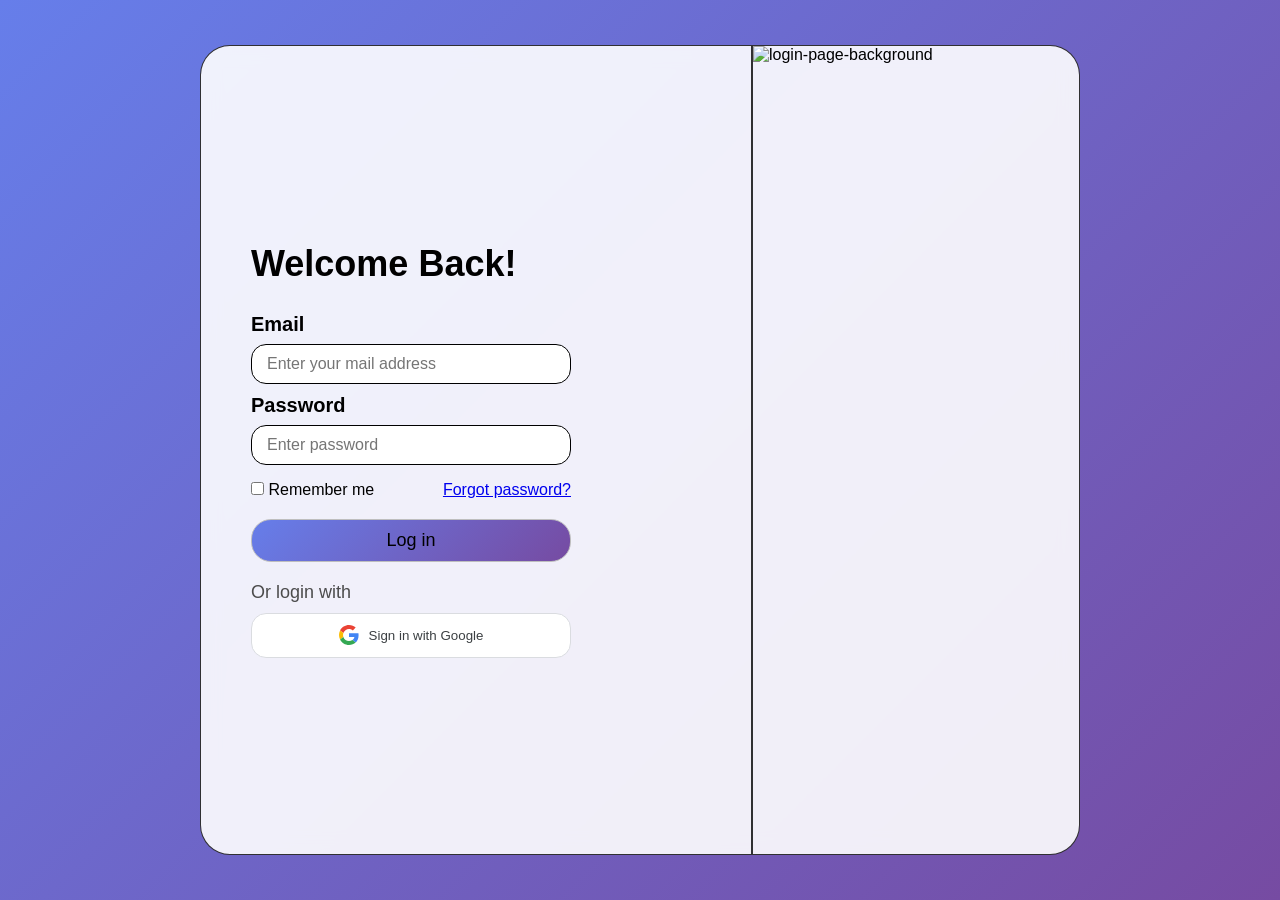
==== frontend/index.html @ a93ac226 "Forgot password korjailua" ====
<!DOCTYPE html>
<html lang="en">
<head>
    <meta charset="UTF-8">
    <meta name="viewport" content="width=device-width, initial-scale=1.0">
    <link rel="stylesheet" href="style.css">
    <title>Login</title>
</head>
<body>
    <div class="main">
        <form class="text-content">
            <p class="title">Welcome Back!</p>
            <div class="input-box">
                    <label for="email" class="label-text">Email</label>
                    <input class="box" type="email" name="email" id="email" placeholder="Enter your mail address" required>
            </div>
            <div class="input-box">
                <label for="password" class="label-text">Password</label>
                <input class="box" type="password" name="password" id="password" placeholder="Enter password" required>
            </div>
            <div class="option-box">
                <label>
                    <input type="checkbox" name="" id="">
                    Remember me
                </label>
                <a href="#" id = "forgot" class="forgot">Forgot password?</a>
            </div>
            <div class="button-container">
                <button class="login-button">Log in</button>
            </div>

            <div class="optional-login">
                <p class="optional-text">Or login with</p>
                <button type="button" class="gsi-material-button">
                    <div class="gsi-material-button-state"></div>
                    <div class="gsi-material-button-content-wrapper">
                        <div class="gsi-material-button-icon">
                        <svg version="1.1" xmlns="http://www.w3.org/2000/svg" viewBox="0 0 48 48" xmlns:xlink="http://www.w3.org/1999/xlink" style="display: block;">
                            <path fill="#EA4335" d="M24 9.5c3.54 0 6.71 1.22 9.21 3.6l6.85-6.85C35.9 2.38 30.47 0 24 0 14.62 0 6.51 5.38 2.56 13.22l7.98 6.19C12.43 13.72 17.74 9.5 24 9.5z"></path>
                            <path fill="#4285F4" d="M46.98 24.55c0-1.57-.15-3.09-.38-4.55H24v9.02h12.94c-.58 2.96-2.26 5.48-4.78 7.18l7.73 6c4.51-4.18 7.09-10.36 7.09-17.65z"></path>
                            <path fill="#FBBC05" d="M10.53 28.59c-.48-1.45-.76-2.99-.76-4.59s.27-3.14.76-4.59l-7.98-6.19C.92 16.46 0 20.12 0 24c0 3.88.92 7.54 2.56 10.78l7.97-6.19z"></path>
                            <path fill="#34A853" d="M24 48c6.48 0 11.93-2.13 15.89-5.81l-7.73-6c-2.15 1.45-4.92 2.3-8.16 2.3-6.26 0-11.57-4.22-13.47-9.91l-7.98 6.19C6.51 42.62 14.62 48 24 48z"></path>
                            <path fill="none" d="M0 0h48v48H0z"></path>
                        </svg>
                        </div>
                        <span class="gsi-material-button-contents">Sign in with Google</span>
                        <span style="display: none;">Sign in with Google</span>
                    </div>
                </button>
            </div>
        </form>
        <div class="image-content">
            <img class="login-background" src="img/mountain-background.jpg" alt="login-page-background">
        </div>
    </div>

    <script src="script.js"></script>
</body>
</html>
---- frontend/style.css ----
* {
    box-sizing: border-box;
    font-family: Arial;
    padding: 0px;
    margin: 0px;
}
body {
    padding: 5vh 200px;
    background: linear-gradient(135deg, #667eea 0%, #764ba2 100%);;
}

.main {
    display: flex;
    flex-direction: row;
    align-items: stretch;
    overflow: hidden;
    background-color: rgba(255, 255, 255, 0.9);
    -webkit-backdrop-filter: blur(10px);
    backdrop-filter: blur(10px);
    border: solid 1px rgba(0, 0, 0, 0.8);
    border-radius: 30px;  
    height: 90vh;
    max-width: 1200px;
}

.text-content {
    padding: 50px;
    display: flex;
    max-width: 550px;
    width: 550px;
    flex-direction: column;
    justify-content: center;
}


.image-content{
  display: flex;
  flex: 1;
}
.login-background {
    width: 100%;
    height: 100%; 
    object-fit: cover;
    border-left: solid 2px rgba(0, 0, 0, 0.8);
}

.title {
  font-size: 36px;
  margin-bottom: 28px;
  font-weight: bold;
  width: fit-content;
}

.label-text {
  display: block;
  margin-bottom: 8px;
  font-size: 20px;
  font-weight: bold;
}

.box {
  border: solid 1px black;
  margin-bottom: 10px;
  padding: 10px 15px;
  width: 320px;
  border-radius: 15px;
  font-size: 16px;
}

.option-box {
  font-size: 16px;
  display: flex;
  justify-content: space-between;
  width: 320px;
  margin-top: 6px;

}

.optional-text {
  display: flex;
  margin-top: 20px;
  margin-bottom: 10px;
  font-size: 18px;
  color: rgb(76, 76, 76)
}

.login-button {
  margin-top: 20px;
  padding: 10px 20px;
  background: linear-gradient(135deg, #667eea 0%, #764ba2 100%);;
  color: black;
  border: solid 1px rgb(190, 190, 190);
  border-radius: 20px;
  width: 320px;
  font-size: 18px;
}

.login-button:hover {
  background-color: rgba(0, 0, 0, 0.8);
}
.button-container {
  width: 320px;
  display: flex;
  justify-content: center;
}

/* 2. Google-painike (Puhdistettu versio) */
.gsi-material-button {
    display: flex !important;
    align-items: center;
    justify-content: center;
    background-color: white !important;
    border: 1px solid #dadce0 !important;
    border-radius: 15px !important; /* Yhtenäinen tyyli */
    color: #3c4043 !important;
    height: 45px;
    width: 320px !important; /* Sama leveys kuin muilla */
    padding: 0 12px;
    cursor: pointer;
    position: relative;
    overflow: hidden;
    transition: all 0.2s;
}


.gsi-material-button-content-wrapper {
    display: flex;
    align-items: center;
    justify-content: center;
    width: 100%;
    height: 100%;
}

.gsi-material-button-icon {
    width: 20px;
    height: 20px;
    margin-right: 10px;
}
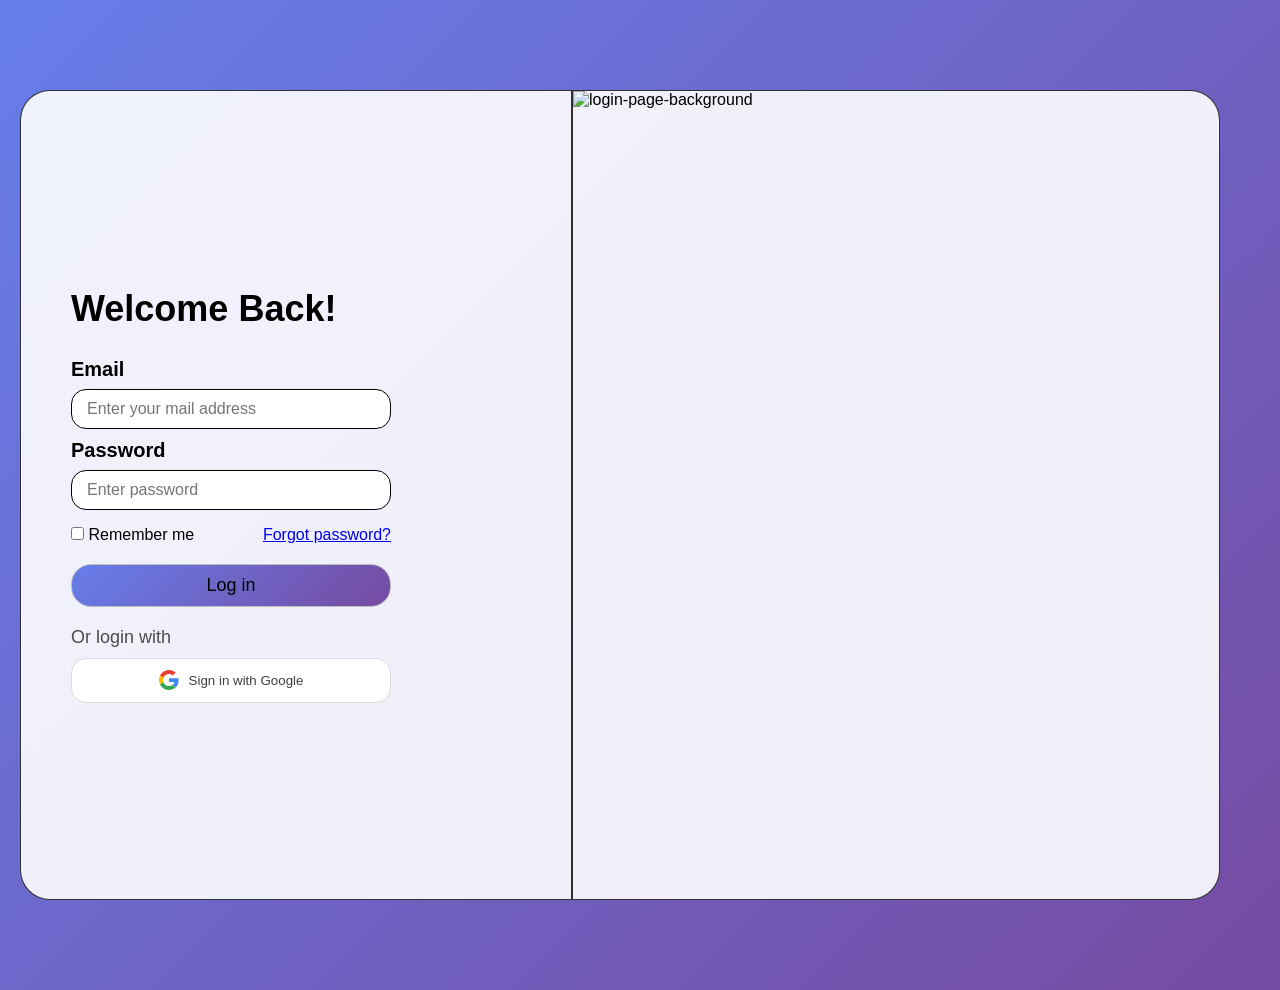
==== commit 8cf85cad: "31.3 muutokset, css tiedostojen erittely ja html forgot password sivun luonti" ====
--- a/frontend/index.html
+++ b/frontend/index.html
@@ -3,7 +3,8 @@
 <head>
     <meta charset="UTF-8">
     <meta name="viewport" content="width=device-width, initial-scale=1.0">
-    <link rel="stylesheet" href="style.css">
+    <link rel="stylesheet" href="styles/global.css">
+    <link rel="stylesheet" href="styles/index.css">
     <title>Login</title>
 </head>
 <body>
--- a/frontend/styles/global.css
+++ b/frontend/styles/global.css
@@ -0,0 +1,15 @@
+* {
+    box-sizing: border-box;
+    font-family: Arial;
+    padding: 0px;
+    margin: 0px;
+}
+body {
+    min-height: 100vh;
+    padding: 10vh 20px;
+    background: linear-gradient(135deg, #667eea 0%, #764ba2 100%);;
+}
+
+
+/* Forgot page design */
+
--- a/frontend/styles/index.css
+++ b/frontend/styles/index.css
@@ -0,0 +1,127 @@
+.main {
+    display: flex;
+    flex-direction: row;
+    align-items: stretch;
+    overflow: hidden;
+    background-color: rgba(255, 255, 255, 0.9);
+    -webkit-backdrop-filter: blur(10px);
+    backdrop-filter: blur(10px);
+    border: solid 1px rgba(0, 0, 0, 0.8);
+    border-radius: 30px;  
+    height: 90vh;
+    max-width: 1200px;
+}
+
+.text-content {
+    padding: 50px;
+    display: flex;
+    max-width: 550px;
+    width: 550px;
+    flex-direction: column;
+    justify-content: center;
+}
+
+
+.image-content{
+  display: flex;
+  flex: 1;
+}
+.login-background {
+    width: 100%;
+    height: 100%; 
+    object-fit: cover;
+    border-left: solid 2px rgba(0, 0, 0, 0.8);
+}
+
+.title {
+  font-size: 36px;
+  margin-bottom: 28px;
+  font-weight: bold;
+  width: fit-content;
+}
+
+.label-text {
+  display: block;
+  margin-bottom: 8px;
+  font-size: 20px;
+  font-weight: bold;
+}
+
+.box {
+  border: solid 1px black;
+  margin-bottom: 10px;
+  padding: 10px 15px;
+  width: 320px;
+  border-radius: 15px;
+  font-size: 16px;
+}
+
+.option-box {
+  font-size: 16px;
+  display: flex;
+  justify-content: space-between;
+  width: 320px;
+  margin-top: 6px;
+
+}
+
+.optional-text {
+  display: flex;
+  margin-top: 20px;
+  margin-bottom: 10px;
+  font-size: 18px;
+  color: rgb(76, 76, 76)
+}
+
+.login-button {
+  margin-top: 20px;
+  padding: 10px 20px;
+  background: linear-gradient(135deg, #667eea 0%, #764ba2 100%);;
+  color: black;
+  border: solid 1px rgb(190, 190, 190);
+  border-radius: 20px;
+  width: 320px;
+  font-size: 18px;
+}
+
+.login-button:hover {
+  background-color: rgba(0, 0, 0, 0.8);
+}
+.button-container {
+  width: 320px;
+  display: flex;
+  justify-content: center;
+}
+
+/* 2. Google-painike (Puhdistettu versio) */
+.gsi-material-button {
+    display: flex !important;
+    align-items: center;
+    justify-content: center;
+    background-color: white !important;
+    border: 1px solid #dadce0 !important;
+    border-radius: 15px !important; /* Yhtenäinen tyyli */
+    color: #3c4043 !important;
+    height: 45px;
+    width: 320px !important; /* Sama leveys kuin muilla */
+    padding: 0 12px;
+    cursor: pointer;
+    position: relative;
+    overflow: hidden;
+    transition: all 0.2s;
+}
+
+
+.gsi-material-button-content-wrapper {
+    display: flex;
+    align-items: center;
+    justify-content: center;
+    width: 100%;
+    height: 100%;
+}
+
+.gsi-material-button-icon {
+    width: 20px;
+    height: 20px;
+    margin-right: 10px;
+}
